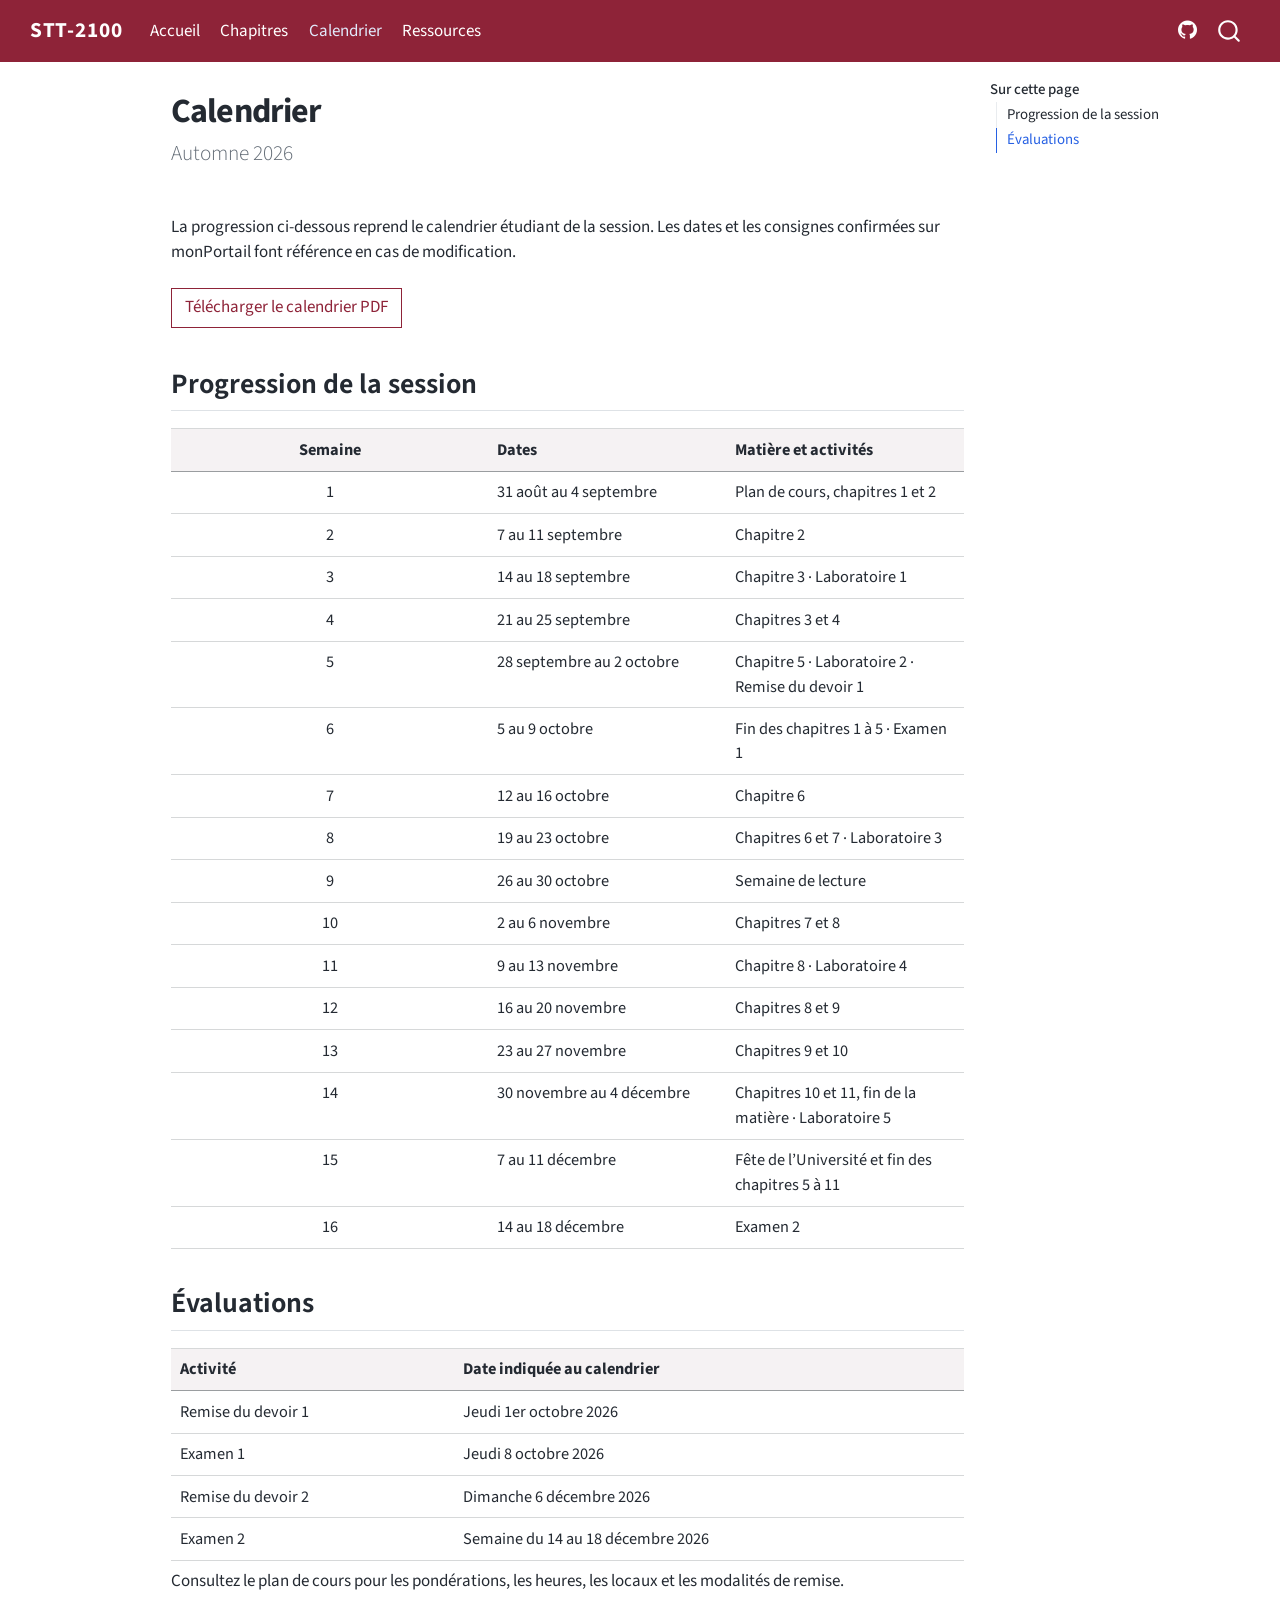
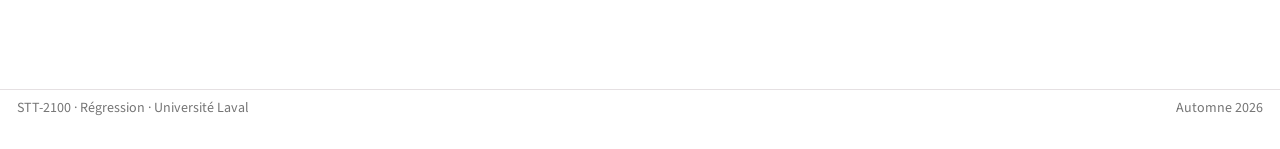
==== calendrier.html @ 22b491d0 "Publier le site depuis STT-2100-Source (b36189ffb879fef04b51cada7df7cd076e72621f)" ====
<!DOCTYPE html>
<html xmlns="http://www.w3.org/1999/xhtml" lang="fr" xml:lang="fr"><head>

<meta charset="utf-8">
<meta name="generator" content="quarto-1.9.37">

<meta name="viewport" content="width=device-width, initial-scale=1.0, user-scalable=yes">


<title>Calendrier – STT-2100</title>
<style>
/* Default styles provided by pandoc.
** See https://pandoc.org/MANUAL.html#variables-for-html for config info.
*/
code{white-space: pre-wrap;}
span.smallcaps{font-variant: small-caps;}
div.columns{display: flex; gap: min(4vw, 1.5em);}
div.column{flex: auto; overflow-x: auto;}
div.hanging-indent{margin-left: 1.5em; text-indent: -1.5em;}
ul.task-list{list-style: none;}
ul.task-list li input[type="checkbox"] {
  width: 0.8em;
  margin: 0 0.8em 0.2em -1em; /* quarto-specific, see https://github.com/quarto-dev/quarto-cli/issues/4556 */ 
  vertical-align: middle;
}
</style>


<script src="site_libs/quarto-nav/quarto-nav.js"></script>
<script src="site_libs/quarto-nav/headroom.min.js"></script>
<script src="site_libs/clipboard/clipboard.min.js"></script>
<script src="site_libs/quarto-search/autocomplete.umd.js"></script>
<script src="site_libs/quarto-search/fuse.min.js"></script>
<script src="site_libs/quarto-search/quarto-search.js"></script>
<meta name="quarto:offset" content="./">
<link href="./favicon.svg" rel="icon" type="image/svg+xml">
<script src="site_libs/quarto-html/quarto.js" type="module"></script>
<script src="site_libs/quarto-html/tabsets/tabsets.js" type="module"></script>
<script src="site_libs/quarto-html/popper.min.js"></script>
<script src="site_libs/quarto-html/tippy.umd.min.js"></script>
<script src="site_libs/quarto-html/anchor.min.js"></script>
<link href="site_libs/quarto-html/tippy.css" rel="stylesheet">
<link href="site_libs/quarto-html/quarto-syntax-highlighting-7f8f88aac4f3542376d5c11b86a4c14d.css" rel="stylesheet" id="quarto-text-highlighting-styles">
<script src="site_libs/bootstrap/bootstrap.min.js"></script>
<link href="site_libs/bootstrap/bootstrap-icons.css" rel="stylesheet">
<link href="site_libs/bootstrap/bootstrap-804a9949d5e82edf046a8d35f1d146f7.min.css" rel="stylesheet" append-hash="true" id="quarto-bootstrap" data-mode="light">
<script id="quarto-search-options" type="application/json">{
  "location": "navbar",
  "copy-button": false,
  "collapse-after": 3,
  "panel-placement": "end",
  "type": "overlay",
  "limit": 50,
  "keyboard-shortcut": [
    "f",
    "/",
    "s"
  ],
  "language": {
    "search-no-results-text": "Pas de résultats",
    "search-matching-documents-text": "documents trouvés",
    "search-copy-link-title": "Copier le lien vers la recherche",
    "search-hide-matches-text": "Cacher les correspondances additionnelles",
    "search-more-match-text": "correspondance de plus dans ce document",
    "search-more-matches-text": "correspondances de plus dans ce document",
    "search-clear-button-title": "Effacer",
    "search-text-placeholder": "",
    "search-detached-cancel-button-title": "Annuler",
    "search-submit-button-title": "Envoyer",
    "search-label": "Recherche"
  }
}</script>
<style>html{ scroll-behavior: smooth; }</style>


<link rel="stylesheet" href="styles.css">
</head>

<body class="nav-fixed quarto-light">

<div id="quarto-search-results"></div>
  <header id="quarto-header" class="headroom fixed-top">
    <nav class="navbar navbar-expand-lg " data-bs-theme="dark">
      <div class="navbar-container container-fluid">
      <div class="navbar-brand-container mx-auto">
    <a class="navbar-brand" href="./index.html">
    <span class="navbar-title">STT-2100</span>
    </a>
  </div>
            <div id="quarto-search" class="" title="Recherche"></div>
          <button class="navbar-toggler" type="button" data-bs-toggle="collapse" data-bs-target="#navbarCollapse" aria-controls="navbarCollapse" role="menu" aria-expanded="false" aria-label="Basculer la navigation" onclick="if (window.quartoToggleHeadroom) { window.quartoToggleHeadroom(); }">
  <span class="navbar-toggler-icon"></span>
</button>
          <div class="collapse navbar-collapse" id="navbarCollapse">
            <ul class="navbar-nav navbar-nav-scroll me-auto">
  <li class="nav-item">
    <a class="nav-link" href="./index.html"> 
<span class="menu-text">Accueil</span></a>
  </li>  
  <li class="nav-item">
    <a class="nav-link" href="./cours.html"> 
<span class="menu-text">Chapitres</span></a>
  </li>  
  <li class="nav-item">
    <a class="nav-link active" href="./calendrier.html" aria-current="page"> 
<span class="menu-text">Calendrier</span></a>
  </li>  
  <li class="nav-item">
    <a class="nav-link" href="./ressources.html"> 
<span class="menu-text">Ressources</span></a>
  </li>  
</ul>
            <ul class="navbar-nav navbar-nav-scroll ms-auto">
  <li class="nav-item compact">
    <a class="nav-link" href="https://github.com/audreyannevallee/STT-2100"> <i class="bi bi-github" role="img" aria-label="Dépôt GitHub du cours">
</i> 
<span class="menu-text"></span></a>
  </li>  
</ul>
          </div> <!-- /navcollapse -->
            <div class="quarto-navbar-tools">
</div>
      </div> <!-- /container-fluid -->
    </nav>
</header>
<!-- content -->
<div id="quarto-content" class="quarto-container page-columns page-rows-contents page-layout-article page-navbar">
<!-- sidebar -->
<!-- margin-sidebar -->
    <div id="quarto-margin-sidebar" class="sidebar margin-sidebar">
        <nav id="TOC" role="doc-toc" class="toc-active">
    <h2 id="toc-title">Sur cette page</h2>
   
  <ul>
  <li><a href="#progression-de-la-session" id="toc-progression-de-la-session" class="nav-link active" data-scroll-target="#progression-de-la-session">Progression de la session</a></li>
  <li><a href="#évaluations" id="toc-évaluations" class="nav-link" data-scroll-target="#évaluations">Évaluations</a></li>
  </ul>
</nav>
    </div>
<!-- main -->
<main class="content" id="quarto-document-content">

<header id="title-block-header" class="quarto-title-block default">
<div class="quarto-title">
<h1 class="title">Calendrier</h1>
<p class="subtitle lead">Automne 2026</p>
</div>



<div class="quarto-title-meta">

    
  
    
  </div>
  


</header>


<p>La progression ci-dessous reprend le calendrier étudiant de la session. Les dates et les consignes confirmées sur monPortail font référence en cas de modification.</p>
<p><a href="documents/calendrier-a2026.pdf" class="btn btn-outline-primary">Télécharger le calendrier PDF</a></p>
<section id="progression-de-la-session" class="level2">
<h2 class="anchored" data-anchor-id="progression-de-la-session">Progression de la session</h2>
<table class="caption-top table">
<colgroup>
<col style="width: 40%">
<col style="width: 30%">
<col style="width: 30%">
</colgroup>
<thead>
<tr class="header">
<th style="text-align: center;">Semaine</th>
<th style="text-align: left;">Dates</th>
<th style="text-align: left;">Matière et activités</th>
</tr>
</thead>
<tbody>
<tr class="odd">
<td style="text-align: center;">1</td>
<td style="text-align: left;">31 août au 4 septembre</td>
<td style="text-align: left;">Plan de cours, chapitres 1 et 2</td>
</tr>
<tr class="even">
<td style="text-align: center;">2</td>
<td style="text-align: left;">7 au 11 septembre</td>
<td style="text-align: left;">Chapitre 2</td>
</tr>
<tr class="odd">
<td style="text-align: center;">3</td>
<td style="text-align: left;">14 au 18 septembre</td>
<td style="text-align: left;">Chapitre 3 · Laboratoire 1</td>
</tr>
<tr class="even">
<td style="text-align: center;">4</td>
<td style="text-align: left;">21 au 25 septembre</td>
<td style="text-align: left;">Chapitres 3 et 4</td>
</tr>
<tr class="odd">
<td style="text-align: center;">5</td>
<td style="text-align: left;">28 septembre au 2 octobre</td>
<td style="text-align: left;">Chapitre 5 · Laboratoire 2 · Remise du devoir 1</td>
</tr>
<tr class="even">
<td style="text-align: center;">6</td>
<td style="text-align: left;">5 au 9 octobre</td>
<td style="text-align: left;">Fin des chapitres 1 à 5 · Examen 1</td>
</tr>
<tr class="odd">
<td style="text-align: center;">7</td>
<td style="text-align: left;">12 au 16 octobre</td>
<td style="text-align: left;">Chapitre 6</td>
</tr>
<tr class="even">
<td style="text-align: center;">8</td>
<td style="text-align: left;">19 au 23 octobre</td>
<td style="text-align: left;">Chapitres 6 et 7 · Laboratoire 3</td>
</tr>
<tr class="odd">
<td style="text-align: center;">9</td>
<td style="text-align: left;">26 au 30 octobre</td>
<td style="text-align: left;">Semaine de lecture</td>
</tr>
<tr class="even">
<td style="text-align: center;">10</td>
<td style="text-align: left;">2 au 6 novembre</td>
<td style="text-align: left;">Chapitres 7 et 8</td>
</tr>
<tr class="odd">
<td style="text-align: center;">11</td>
<td style="text-align: left;">9 au 13 novembre</td>
<td style="text-align: left;">Chapitre 8 · Laboratoire 4</td>
</tr>
<tr class="even">
<td style="text-align: center;">12</td>
<td style="text-align: left;">16 au 20 novembre</td>
<td style="text-align: left;">Chapitres 8 et 9</td>
</tr>
<tr class="odd">
<td style="text-align: center;">13</td>
<td style="text-align: left;">23 au 27 novembre</td>
<td style="text-align: left;">Chapitres 9 et 10</td>
</tr>
<tr class="even">
<td style="text-align: center;">14</td>
<td style="text-align: left;">30 novembre au 4 décembre</td>
<td style="text-align: left;">Chapitres 10 et 11, fin de la matière · Laboratoire 5</td>
</tr>
<tr class="odd">
<td style="text-align: center;">15</td>
<td style="text-align: left;">7 au 11 décembre</td>
<td style="text-align: left;">Fête de l’Université et fin des chapitres 5 à 11</td>
</tr>
<tr class="even">
<td style="text-align: center;">16</td>
<td style="text-align: left;">14 au 18 décembre</td>
<td style="text-align: left;">Examen 2</td>
</tr>
</tbody>
</table>
</section>
<section id="évaluations" class="level2">
<h2 class="anchored" data-anchor-id="évaluations">Évaluations</h2>
<table class="caption-top table">
<thead>
<tr class="header">
<th style="text-align: left;">Activité</th>
<th style="text-align: left;">Date indiquée au calendrier</th>
</tr>
</thead>
<tbody>
<tr class="odd">
<td style="text-align: left;">Remise du devoir 1</td>
<td style="text-align: left;">Jeudi 1er octobre 2026</td>
</tr>
<tr class="even">
<td style="text-align: left;">Examen 1</td>
<td style="text-align: left;">Jeudi 8 octobre 2026</td>
</tr>
<tr class="odd">
<td style="text-align: left;">Remise du devoir 2</td>
<td style="text-align: left;">Dimanche 6 décembre 2026</td>
</tr>
<tr class="even">
<td style="text-align: left;">Examen 2</td>
<td style="text-align: left;">Semaine du 14 au 18 décembre 2026</td>
</tr>
</tbody>
</table>
<p>Consultez le plan de cours pour les pondérations, les heures, les locaux et les modalités de remise.</p>


</section>

</main> <!-- /main -->
<script id="quarto-html-after-body" type="application/javascript">
  window.document.addEventListener("DOMContentLoaded", function (event) {
    const icon = "";
    const anchorJS = new window.AnchorJS();
    anchorJS.options = {
      placement: 'right',
      icon: icon
    };
    anchorJS.add('.anchored');
    const isCodeAnnotation = (el) => {
      for (const clz of el.classList) {
        if (clz.startsWith('code-annotation-')) {                     
          return true;
        }
      }
      return false;
    }
    const onCopySuccess = function(e) {
      // button target
      const button = e.trigger;
      // don't keep focus
      button.blur();
      // flash "checked"
      button.classList.add('code-copy-button-checked');
      var currentTitle = button.getAttribute("title");
      button.setAttribute("title", "Copié");
      let tooltip;
      if (window.bootstrap) {
        button.setAttribute("data-bs-toggle", "tooltip");
        button.setAttribute("data-bs-placement", "left");
        button.setAttribute("data-bs-title", "Copié");
        tooltip = new bootstrap.Tooltip(button, 
          { trigger: "manual", 
            customClass: "code-copy-button-tooltip",
            offset: [0, -8]});
        tooltip.show();    
      }
      setTimeout(function() {
        if (tooltip) {
          tooltip.hide();
          button.removeAttribute("data-bs-title");
          button.removeAttribute("data-bs-toggle");
          button.removeAttribute("data-bs-placement");
        }
        button.setAttribute("title", currentTitle);
        button.classList.remove('code-copy-button-checked');
      }, 1000);
      // clear code selection
      e.clearSelection();
    }
    const getTextToCopy = function(trigger) {
      const outerScaffold = trigger.parentElement.cloneNode(true);
      const codeEl = outerScaffold.querySelector('code');
      for (const childEl of codeEl.children) {
        if (isCodeAnnotation(childEl)) {
          childEl.remove();
        }
      }
      return codeEl.innerText;
    }
    const clipboard = new window.ClipboardJS('.code-copy-button:not([data-in-quarto-modal])', {
      text: getTextToCopy
    });
    clipboard.on('success', onCopySuccess);
    if (window.document.getElementById('quarto-embedded-source-code-modal')) {
      const clipboardModal = new window.ClipboardJS('.code-copy-button[data-in-quarto-modal]', {
        text: getTextToCopy,
        container: window.document.getElementById('quarto-embedded-source-code-modal')
      });
      clipboardModal.on('success', onCopySuccess);
    }
      var localhostRegex = new RegExp(/^(?:http|https):\/\/localhost\:?[0-9]*\//);
      var mailtoRegex = new RegExp(/^mailto:/);
        var filterRegex = new RegExp("https:\/\/audreyannevallee\.github\.io\/STT-2100\/");
      var isInternal = (href) => {
          return filterRegex.test(href) || localhostRegex.test(href) || mailtoRegex.test(href);
      }
      // Inspect non-navigation links and adorn them if external
     var links = window.document.querySelectorAll('a[href]:not(.nav-link):not(.navbar-brand):not(.toc-action):not(.sidebar-link):not(.sidebar-item-toggle):not(.pagination-link):not(.no-external):not([aria-hidden]):not(.dropdown-item):not(.quarto-navigation-tool):not(.about-link)');
      for (var i=0; i<links.length; i++) {
        const link = links[i];
        if (!isInternal(link.href)) {
          // undo the damage that might have been done by quarto-nav.js in the case of
          // links that we want to consider external
          if (link.dataset.originalHref !== undefined) {
            link.href = link.dataset.originalHref;
          }
            // target, if specified
            link.setAttribute("target", "_blank");
            if (link.getAttribute("rel") === null) {
              link.setAttribute("rel", "noopener");
            }
        }
      }
    function tippyHover(el, contentFn, onTriggerFn, onUntriggerFn) {
      const config = {
        allowHTML: true,
        maxWidth: 500,
        delay: 100,
        arrow: false,
        appendTo: function(el) {
            return el.parentElement;
        },
        interactive: true,
        interactiveBorder: 10,
        theme: 'quarto',
        placement: 'bottom-start',
      };
      if (contentFn) {
        config.content = contentFn;
      }
      if (onTriggerFn) {
        config.onTrigger = onTriggerFn;
      }
      if (onUntriggerFn) {
        config.onUntrigger = onUntriggerFn;
      }
      window.tippy(el, config); 
    }
    const noterefs = window.document.querySelectorAll('a[role="doc-noteref"]');
    for (var i=0; i<noterefs.length; i++) {
      const ref = noterefs[i];
      tippyHover(ref, function() {
        // use id or data attribute instead here
        let href = ref.getAttribute('data-footnote-href') || ref.getAttribute('href');
        try { href = new URL(href).hash; } catch {}
        const id = href.replace(/^#\/?/, "");
        const note = window.document.getElementById(id);
        if (note) {
          return note.innerHTML;
        } else {
          return "";
        }
      });
    }
    const xrefs = window.document.querySelectorAll('a.quarto-xref');
    const processXRef = (id, note) => {
      // Strip column container classes
      const stripColumnClz = (el) => {
        el.classList.remove("page-full", "page-columns");
        if (el.children) {
          for (const child of el.children) {
            stripColumnClz(child);
          }
        }
      }
      stripColumnClz(note)
      if (id === null || id.startsWith('sec-')) {
        // Special case sections, only their first couple elements
        const container = document.createElement("div");
        if (note.children && note.children.length > 2) {
          container.appendChild(note.children[0].cloneNode(true));
          for (let i = 1; i < note.children.length; i++) {
            const child = note.children[i];
            if (child.tagName === "P" && child.innerText === "") {
              continue;
            } else {
              container.appendChild(child.cloneNode(true));
              break;
            }
          }
          if (window.Quarto?.typesetMath) {
            window.Quarto.typesetMath(container);
          }
          return container.innerHTML
        } else {
          if (window.Quarto?.typesetMath) {
            window.Quarto.typesetMath(note);
          }
          return note.innerHTML;
        }
      } else {
        // Remove any anchor links if they are present
        const anchorLink = note.querySelector('a.anchorjs-link');
        if (anchorLink) {
          anchorLink.remove();
        }
        if (window.Quarto?.typesetMath) {
          window.Quarto.typesetMath(note);
        }
        if (note.classList.contains("callout")) {
          return note.outerHTML;
        } else {
          return note.innerHTML;
        }
      }
    }
    for (var i=0; i<xrefs.length; i++) {
      const xref = xrefs[i];
      tippyHover(xref, undefined, function(instance) {
        instance.disable();
        let url = xref.getAttribute('href');
        let hash = undefined; 
        if (url.startsWith('#')) {
          hash = url;
        } else {
          try { hash = new URL(url).hash; } catch {}
        }
        if (hash) {
          const id = hash.replace(/^#\/?/, "");
          const note = window.document.getElementById(id);
          if (note !== null) {
            try {
              const html = processXRef(id, note.cloneNode(true));
              instance.setContent(html);
            } finally {
              instance.enable();
              instance.show();
            }
          } else {
            // See if we can fetch this
            fetch(url.split('#')[0])
            .then(res => res.text())
            .then(html => {
              const parser = new DOMParser();
              const htmlDoc = parser.parseFromString(html, "text/html");
              const note = htmlDoc.getElementById(id);
              if (note !== null) {
                const html = processXRef(id, note);
                instance.setContent(html);
              } 
            }).finally(() => {
              instance.enable();
              instance.show();
            });
          }
        } else {
          // See if we can fetch a full url (with no hash to target)
          // This is a special case and we should probably do some content thinning / targeting
          fetch(url)
          .then(res => res.text())
          .then(html => {
            const parser = new DOMParser();
            const htmlDoc = parser.parseFromString(html, "text/html");
            const note = htmlDoc.querySelector('main.content');
            if (note !== null) {
              // This should only happen for chapter cross references
              // (since there is no id in the URL)
              // remove the first header
              if (note.children.length > 0 && note.children[0].tagName === "HEADER") {
                note.children[0].remove();
              }
              const html = processXRef(null, note);
              instance.setContent(html);
            } 
          }).finally(() => {
            instance.enable();
            instance.show();
          });
        }
      }, function(instance) {
      });
    }
        let selectedAnnoteEl;
        const selectorForAnnotation = ( cell, annotation) => {
          let cellAttr = 'data-code-cell="' + cell + '"';
          let lineAttr = 'data-code-annotation="' +  annotation + '"';
          const selector = 'span[' + cellAttr + '][' + lineAttr + ']';
          return selector;
        }
        const selectCodeLines = (annoteEl) => {
          const doc = window.document;
          const targetCell = annoteEl.getAttribute("data-target-cell");
          const targetAnnotation = annoteEl.getAttribute("data-target-annotation");
          const annoteSpan = window.document.querySelector(selectorForAnnotation(targetCell, targetAnnotation));
          const lines = annoteSpan.getAttribute("data-code-lines").split(",");
          const lineIds = lines.map((line) => {
            return targetCell + "-" + line;
          })
          let top = null;
          let height = null;
          let parent = null;
          if (lineIds.length > 0) {
              //compute the position of the single el (top and bottom and make a div)
              const el = window.document.getElementById(lineIds[0]);
              top = el.offsetTop;
              height = el.offsetHeight;
              parent = el.parentElement.parentElement;
            if (lineIds.length > 1) {
              const lastEl = window.document.getElementById(lineIds[lineIds.length - 1]);
              const bottom = lastEl.offsetTop + lastEl.offsetHeight;
              height = bottom - top;
            }
            if (top !== null && height !== null && parent !== null) {
              // cook up a div (if necessary) and position it 
              let div = window.document.getElementById("code-annotation-line-highlight");
              if (div === null) {
                div = window.document.createElement("div");
                div.setAttribute("id", "code-annotation-line-highlight");
                div.style.position = 'absolute';
                parent.appendChild(div);
              }
              div.style.top = top - 2 + "px";
              div.style.height = height + 4 + "px";
              div.style.left = 0;
              let gutterDiv = window.document.getElementById("code-annotation-line-highlight-gutter");
              if (gutterDiv === null) {
                gutterDiv = window.document.createElement("div");
                gutterDiv.setAttribute("id", "code-annotation-line-highlight-gutter");
                gutterDiv.style.position = 'absolute';
                const codeCell = window.document.getElementById(targetCell);
                const gutter = codeCell.querySelector('.code-annotation-gutter');
                gutter.appendChild(gutterDiv);
              }
              gutterDiv.style.top = top - 2 + "px";
              gutterDiv.style.height = height + 4 + "px";
            }
            selectedAnnoteEl = annoteEl;
          }
        };
        const unselectCodeLines = () => {
          const elementsIds = ["code-annotation-line-highlight", "code-annotation-line-highlight-gutter"];
          elementsIds.forEach((elId) => {
            const div = window.document.getElementById(elId);
            if (div) {
              div.remove();
            }
          });
          selectedAnnoteEl = undefined;
        };
          // Handle positioning of the toggle
      window.addEventListener(
        "resize",
        throttle(() => {
          elRect = undefined;
          if (selectedAnnoteEl) {
            selectCodeLines(selectedAnnoteEl);
          }
        }, 10)
      );
      function throttle(fn, ms) {
      let throttle = false;
      let timer;
        return (...args) => {
          if(!throttle) { // first call gets through
              fn.apply(this, args);
              throttle = true;
          } else { // all the others get throttled
              if(timer) clearTimeout(timer); // cancel #2
              timer = setTimeout(() => {
                fn.apply(this, args);
                timer = throttle = false;
              }, ms);
          }
        };
      }
        // Attach click handler to the DT
        const annoteDls = window.document.querySelectorAll('dt[data-target-cell]');
        for (const annoteDlNode of annoteDls) {
          annoteDlNode.addEventListener('click', (event) => {
            const clickedEl = event.target;
            if (clickedEl !== selectedAnnoteEl) {
              unselectCodeLines();
              const activeEl = window.document.querySelector('dt[data-target-cell].code-annotation-active');
              if (activeEl) {
                activeEl.classList.remove('code-annotation-active');
              }
              selectCodeLines(clickedEl);
              clickedEl.classList.add('code-annotation-active');
            } else {
              // Unselect the line
              unselectCodeLines();
              clickedEl.classList.remove('code-annotation-active');
            }
          });
        }
    const findCites = (el) => {
      const parentEl = el.parentElement;
      if (parentEl) {
        const cites = parentEl.dataset.cites;
        if (cites) {
          return {
            el,
            cites: cites.split(' ')
          };
        } else {
          return findCites(el.parentElement)
        }
      } else {
        return undefined;
      }
    };
    var bibliorefs = window.document.querySelectorAll('a[role="doc-biblioref"]');
    for (var i=0; i<bibliorefs.length; i++) {
      const ref = bibliorefs[i];
      const citeInfo = findCites(ref);
      if (citeInfo) {
        tippyHover(citeInfo.el, function() {
          var popup = window.document.createElement('div');
          citeInfo.cites.forEach(function(cite) {
            var citeDiv = window.document.createElement('div');
            citeDiv.classList.add('hanging-indent');
            citeDiv.classList.add('csl-entry');
            var biblioDiv = window.document.getElementById('ref-' + cite);
            if (biblioDiv) {
              citeDiv.innerHTML = biblioDiv.innerHTML;
            }
            popup.appendChild(citeDiv);
          });
          return popup.innerHTML;
        });
      }
    }
  });
  </script>
</div> <!-- /content -->
<footer class="footer">
  <div class="nav-footer">
    <div class="nav-footer-left">
<p>STT-2100 · Régression · Université Laval</p>
</div>   
    <div class="nav-footer-center">
      &nbsp;
    </div>
    <div class="nav-footer-right">
<p>Automne 2026</p>
</div>
  </div>
</footer>




<script src="site_libs/quarto-html/zenscroll-min.js"></script>
</body></html>
---- site_libs/quarto-html/tippy.css ----
.tippy-box[data-animation=fade][data-state=hidden]{opacity:0}[data-tippy-root]{max-width:calc(100vw - 10px)}.tippy-box{position:relative;background-color:#333;color:#fff;border-radius:4px;font-size:14px;line-height:1.4;white-space:normal;outline:0;transition-property:transform,visibility,opacity}.tippy-box[data-placement^=top]>.tippy-arrow{bottom:0}.tippy-box[data-placement^=top]>.tippy-arrow:before{bottom:-7px;left:0;border-width:8px 8px 0;border-top-color:initial;transform-origin:center top}.tippy-box[data-placement^=bottom]>.tippy-arrow{top:0}.tippy-box[data-placement^=bottom]>.tippy-arrow:before{top:-7px;left:0;border-width:0 8px 8px;border-bottom-color:initial;transform-origin:center bottom}.tippy-box[data-placement^=left]>.tippy-arrow{right:0}.tippy-box[data-placement^=left]>.tippy-arrow:before{border-width:8px 0 8px 8px;border-left-color:initial;right:-7px;transform-origin:center left}.tippy-box[data-placement^=right]>.tippy-arrow{left:0}.tippy-box[data-placement^=right]>.tippy-arrow:before{left:-7px;border-width:8px 8px 8px 0;border-right-color:initial;transform-origin:center right}.tippy-box[data-inertia][data-state=visible]{transition-timing-function:cubic-bezier(.54,1.5,.38,1.11)}.tippy-arrow{width:16px;height:16px;color:#333}.tippy-arrow:before{content:"";position:absolute;border-color:transparent;border-style:solid}.tippy-content{position:relative;padding:5px 9px;z-index:1}
---- site_libs/quarto-html/quarto-syntax-highlighting-7f8f88aac4f3542376d5c11b86a4c14d.css ----
/* quarto syntax highlight colors */
:root {
  --quarto-hl-ot-color: #003B4F;
  --quarto-hl-at-color: #657422;
  --quarto-hl-ss-color: #20794D;
  --quarto-hl-an-color: #5E5E5E;
  --quarto-hl-fu-color: #4758AB;
  --quarto-hl-st-color: #20794D;
  --quarto-hl-cf-color: #003B4F;
  --quarto-hl-op-color: #5E5E5E;
  --quarto-hl-er-color: #AD0000;
  --quarto-hl-bn-color: #AD0000;
  --quarto-hl-al-color: #AD0000;
  --quarto-hl-va-color: #111111;
  --quarto-hl-bu-color: inherit;
  --quarto-hl-ex-color: inherit;
  --quarto-hl-pp-color: #AD0000;
  --quarto-hl-in-color: #5E5E5E;
  --quarto-hl-vs-color: #20794D;
  --quarto-hl-wa-color: #5E5E5E;
  --quarto-hl-do-color: #5E5E5E;
  --quarto-hl-im-color: #00769E;
  --quarto-hl-ch-color: #20794D;
  --quarto-hl-dt-color: #AD0000;
  --quarto-hl-fl-color: #AD0000;
  --quarto-hl-co-color: #5E5E5E;
  --quarto-hl-cv-color: #5E5E5E;
  --quarto-hl-cn-color: #8f5902;
  --quarto-hl-sc-color: #5E5E5E;
  --quarto-hl-dv-color: #AD0000;
  --quarto-hl-kw-color: #003B4F;
}

/* other quarto variables */
:root {
  --quarto-font-monospace: SFMono-Regular, Menlo, Monaco, Consolas, "Liberation Mono", "Courier New", monospace;
}

/* syntax highlight based on Pandoc's rules */
pre > code.sourceCode > span {
  color: #003B4F;
}

code.sourceCode > span {
  color: #003B4F;
}

div.sourceCode,
div.sourceCode pre.sourceCode {
  color: #003B4F;
}

/* Normal */
code span {
  color: #003B4F;
}

/* Alert */
code span.al {
  color: #AD0000;
  font-style: inherit;
}

/* Annotation */
code span.an {
  color: #5E5E5E;
  font-style: inherit;
}

/* Attribute */
code span.at {
  color: #657422;
  font-style: inherit;
}

/* BaseN */
code span.bn {
  color: #AD0000;
  font-style: inherit;
}

/* BuiltIn */
code span.bu {
  font-style: inherit;
}

/* ControlFlow */
code span.cf {
  color: #003B4F;
  font-weight: bold;
  font-style: inherit;
}

/* Char */
code span.ch {
  color: #20794D;
  font-style: inherit;
}

/* Constant */
code span.cn {
  color: #8f5902;
  font-style: inherit;
}

/* Comment */
code span.co {
  color: #5E5E5E;
  font-style: inherit;
}

/* CommentVar */
code span.cv {
  color: #5E5E5E;
  font-style: italic;
}

/* Documentation */
code span.do {
  color: #5E5E5E;
  font-style: italic;
}

/* DataType */
code span.dt {
  color: #AD0000;
  font-style: inherit;
}

/* DecVal */
code span.dv {
  color: #AD0000;
  font-style: inherit;
}

/* Error */
code span.er {
  color: #AD0000;
  font-style: inherit;
}

/* Extension */
code span.ex {
  font-style: inherit;
}

/* Float */
code span.fl {
  color: #AD0000;
  font-style: inherit;
}

/* Function */
code span.fu {
  color: #4758AB;
  font-style: inherit;
}

/* Import */
code span.im {
  color: #00769E;
  font-style: inherit;
}

/* Information */
code span.in {
  color: #5E5E5E;
  font-style: inherit;
}

/* Keyword */
code span.kw {
  color: #003B4F;
  font-weight: bold;
  font-style: inherit;
}

/* Operator */
code span.op {
  color: #5E5E5E;
  font-style: inherit;
}

/* Other */
code span.ot {
  color: #003B4F;
  font-style: inherit;
}

/* Preprocessor */
code span.pp {
  color: #AD0000;
  font-style: inherit;
}

/* SpecialChar */
code span.sc {
  color: #5E5E5E;
  font-style: inherit;
}

/* SpecialString */
code span.ss {
  color: #20794D;
  font-style: inherit;
}

/* String */
code span.st {
  color: #20794D;
  font-style: inherit;
}

/* Variable */
code span.va {
  color: #111111;
  font-style: inherit;
}

/* VerbatimString */
code span.vs {
  color: #20794D;
  font-style: inherit;
}

/* Warning */
code span.wa {
  color: #5E5E5E;
  font-style: italic;
}

.prevent-inlining {
  content: "</";
}

/*# sourceMappingURL=789ad8cd35626ba772517505b42a116e.css.map */
---- styles.css ----
:root {
  --course-accent: #8e2338;
  --course-ink: #242a32;
}

body { color: var(--course-ink); }
#quarto-content { max-width: 1180px; margin-inline: auto; }
#title-block-header { margin-bottom: 2rem; }
#title-block-header .title { font-weight: 700; letter-spacing: -.025em; }
#title-block-header .subtitle { color: #626b75; }
h2 { margin-top: 2.2rem; font-weight: 650; }
a { color: var(--course-accent); text-underline-offset: .15em; }
a:hover { color: #601327; }
.navbar-brand { font-weight: 700; letter-spacing: .04em; }
.navbar a, .navbar a:hover { color: white; }
.course-links { display: grid; grid-template-columns: repeat(3, 1fr); gap: 1.25rem; margin: 1.4rem 0 2rem; }
.course-link { border-top: 3px solid var(--course-accent); padding: .8rem 1rem .2rem; background: #f8f5f5; }
.course-link h3 { font-size: 1.2rem; margin-top: .25rem; }
.course-link p { font-size: .96rem; }
.btn-primary { background: var(--course-accent); border-color: var(--course-accent); }
.btn-primary:hover { background: #601327; border-color: #601327; }
.btn-outline-primary { color: var(--course-accent); border-color: var(--course-accent); }
.btn-outline-primary:hover { color: white; background: var(--course-accent); border-color: var(--course-accent); }
.btn { margin: .3rem .35rem .3rem 0; }
.table { font-size: .96rem; }
.table th { background: #f5f2f3; }
.nav-footer { border-top: 1px solid #e5e0e2; }
:focus-visible { outline: 3px solid #a85d16; outline-offset: 3px; }
@media (max-width: 767px) {
  .course-links { grid-template-columns: 1fr; gap: .7rem; }
  .table { font-size: .88rem; }
  #title-block-header .title { font-size: 2rem; }
}
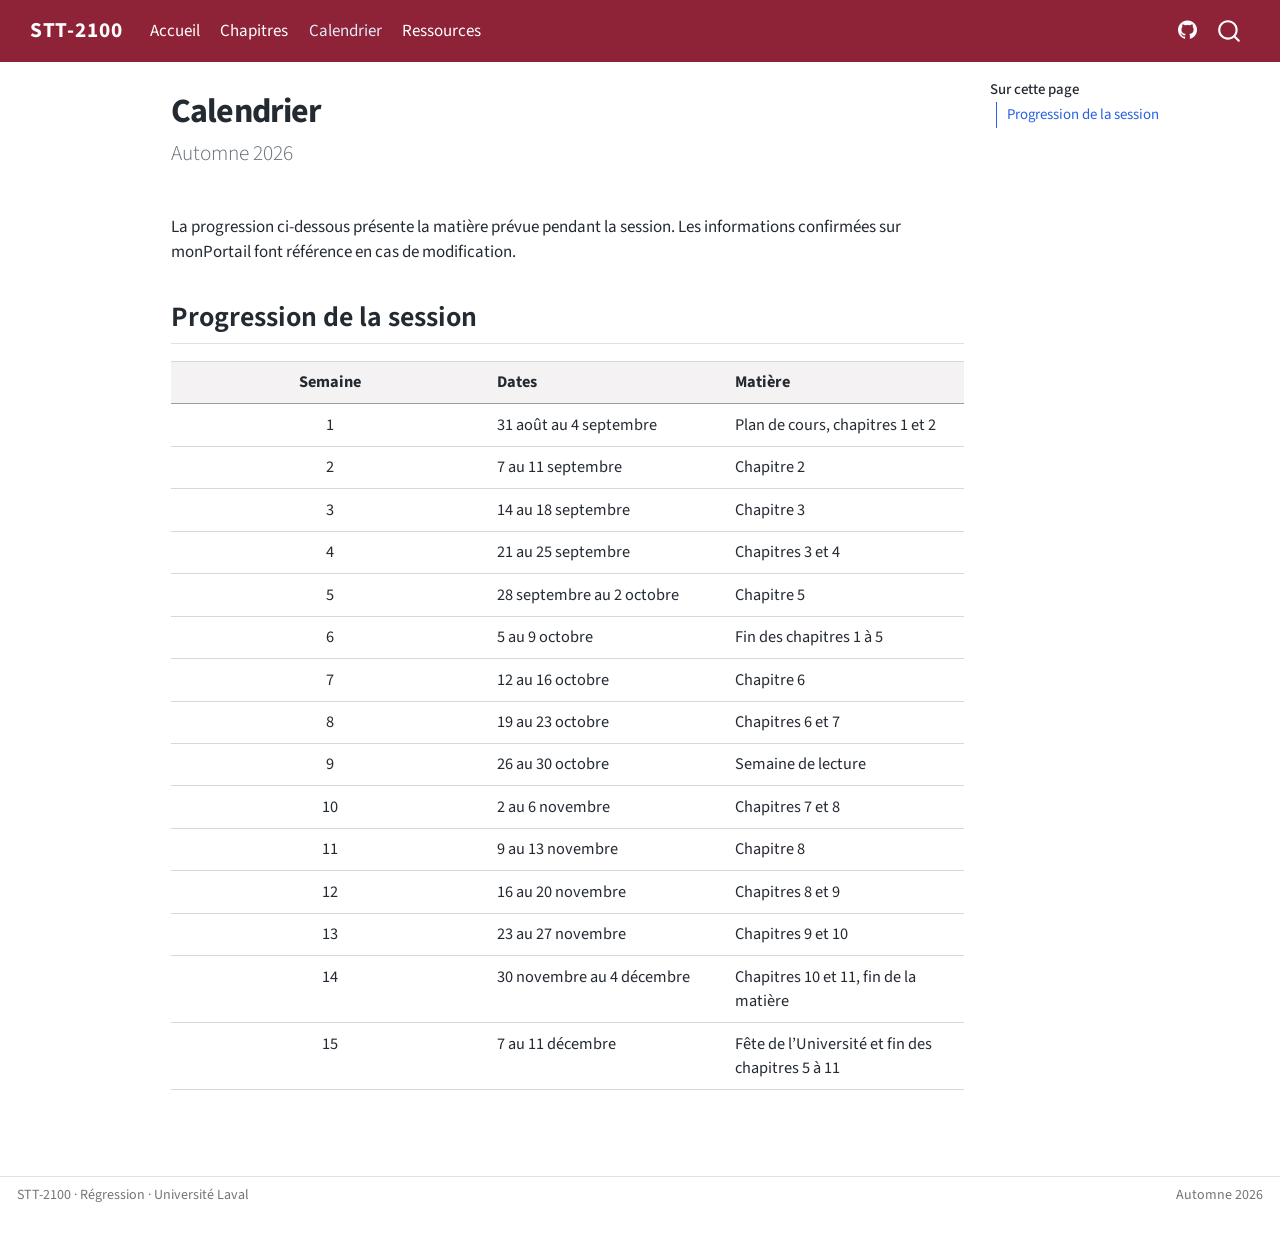
==== commit 8d4efa1f: "Publier le site depuis STT-2100-Source (99f6afd117f29aa3ce18566529ed8ff76e53d8c3)" ====
--- a/calendrier.html
+++ b/calendrier.html
@@ -133,7 +133,6 @@
    
   <ul>
   <li><a href="#progression-de-la-session" id="toc-progression-de-la-session" class="nav-link active" data-scroll-target="#progression-de-la-session">Progression de la session</a></li>
-  <li><a href="#évaluations" id="toc-évaluations" class="nav-link" data-scroll-target="#évaluations">Évaluations</a></li>
   </ul>
 </nav>
     </div>
@@ -160,8 +159,7 @@
 </header>
 
 
-<p>La progression ci-dessous reprend le calendrier étudiant de la session. Les dates et les consignes confirmées sur monPortail font référence en cas de modification.</p>
-<p><a href="documents/calendrier-a2026.pdf" class="btn btn-outline-primary">Télécharger le calendrier PDF</a></p>
+<p>La progression ci-dessous présente la matière prévue pendant la session. Les informations confirmées sur monPortail font référence en cas de modification.</p>
 <section id="progression-de-la-session" class="level2">
 <h2 class="anchored" data-anchor-id="progression-de-la-session">Progression de la session</h2>
 <table class="caption-top table">
@@ -174,7 +172,7 @@
 <tr class="header">
 <th style="text-align: center;">Semaine</th>
 <th style="text-align: left;">Dates</th>
-<th style="text-align: left;">Matière et activités</th>
+<th style="text-align: left;">Matière</th>
 </tr>
 </thead>
 <tbody>
@@ -191,7 +189,7 @@
 <tr class="odd">
 <td style="text-align: center;">3</td>
 <td style="text-align: left;">14 au 18 septembre</td>
-<td style="text-align: left;">Chapitre 3 · Laboratoire 1</td>
+<td style="text-align: left;">Chapitre 3</td>
 </tr>
 <tr class="even">
 <td style="text-align: center;">4</td>
@@ -201,12 +199,12 @@
 <tr class="odd">
 <td style="text-align: center;">5</td>
 <td style="text-align: left;">28 septembre au 2 octobre</td>
-<td style="text-align: left;">Chapitre 5 · Laboratoire 2 · Remise du devoir 1</td>
+<td style="text-align: left;">Chapitre 5</td>
 </tr>
 <tr class="even">
 <td style="text-align: center;">6</td>
 <td style="text-align: left;">5 au 9 octobre</td>
-<td style="text-align: left;">Fin des chapitres 1 à 5 · Examen 1</td>
+<td style="text-align: left;">Fin des chapitres 1 à 5</td>
 </tr>
 <tr class="odd">
 <td style="text-align: center;">7</td>
@@ -216,7 +214,7 @@
 <tr class="even">
 <td style="text-align: center;">8</td>
 <td style="text-align: left;">19 au 23 octobre</td>
-<td style="text-align: left;">Chapitres 6 et 7 · Laboratoire 3</td>
+<td style="text-align: left;">Chapitres 6 et 7</td>
 </tr>
 <tr class="odd">
 <td style="text-align: center;">9</td>
@@ -231,7 +229,7 @@
 <tr class="odd">
 <td style="text-align: center;">11</td>
 <td style="text-align: left;">9 au 13 novembre</td>
-<td style="text-align: left;">Chapitre 8 · Laboratoire 4</td>
+<td style="text-align: left;">Chapitre 8</td>
 </tr>
 <tr class="even">
 <td style="text-align: center;">12</td>
@@ -246,50 +244,15 @@
 <tr class="even">
 <td style="text-align: center;">14</td>
 <td style="text-align: left;">30 novembre au 4 décembre</td>
-<td style="text-align: left;">Chapitres 10 et 11, fin de la matière · Laboratoire 5</td>
+<td style="text-align: left;">Chapitres 10 et 11, fin de la matière</td>
 </tr>
 <tr class="odd">
 <td style="text-align: center;">15</td>
 <td style="text-align: left;">7 au 11 décembre</td>
 <td style="text-align: left;">Fête de l’Université et fin des chapitres 5 à 11</td>
 </tr>
-<tr class="even">
-<td style="text-align: center;">16</td>
-<td style="text-align: left;">14 au 18 décembre</td>
-<td style="text-align: left;">Examen 2</td>
-</tr>
 </tbody>
 </table>
-</section>
-<section id="évaluations" class="level2">
-<h2 class="anchored" data-anchor-id="évaluations">Évaluations</h2>
-<table class="caption-top table">
-<thead>
-<tr class="header">
-<th style="text-align: left;">Activité</th>
-<th style="text-align: left;">Date indiquée au calendrier</th>
-</tr>
-</thead>
-<tbody>
-<tr class="odd">
-<td style="text-align: left;">Remise du devoir 1</td>
-<td style="text-align: left;">Jeudi 1er octobre 2026</td>
-</tr>
-<tr class="even">
-<td style="text-align: left;">Examen 1</td>
-<td style="text-align: left;">Jeudi 8 octobre 2026</td>
-</tr>
-<tr class="odd">
-<td style="text-align: left;">Remise du devoir 2</td>
-<td style="text-align: left;">Dimanche 6 décembre 2026</td>
-</tr>
-<tr class="even">
-<td style="text-align: left;">Examen 2</td>
-<td style="text-align: left;">Semaine du 14 au 18 décembre 2026</td>
-</tr>
-</tbody>
-</table>
-<p>Consultez le plan de cours pour les pondérations, les heures, les locaux et les modalités de remise.</p>
 
 
 </section>
